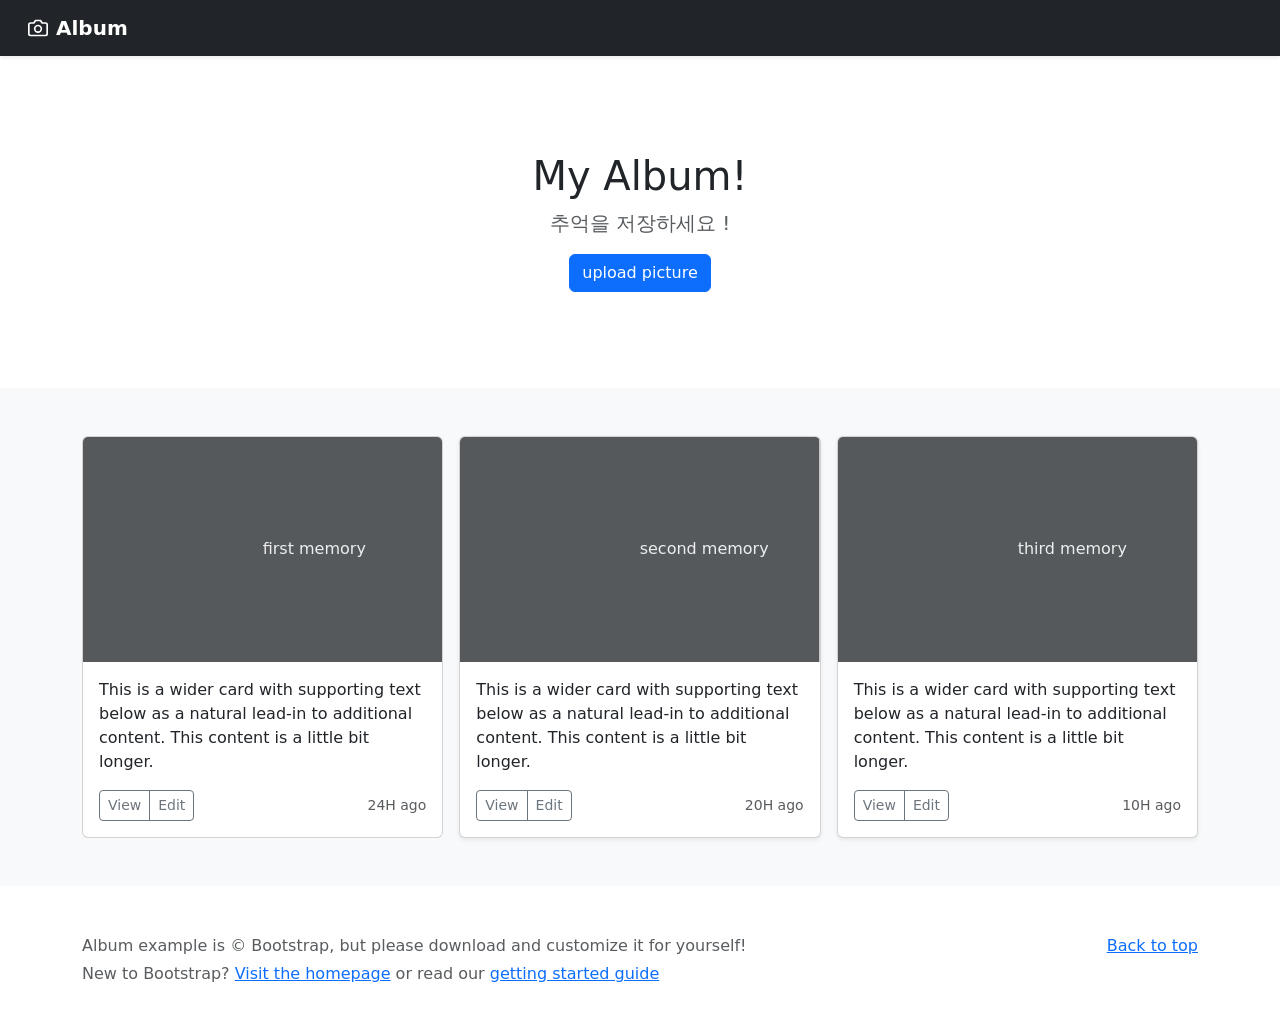
==== index.html @ b7395aff "demo" ====
<!doctype html>
<html lang="en">

<head>
    <meta charset="utf-8">
    <meta name="viewport" content="width=device-width, initial-scale=1">
    <title>Album example</title>
    <link href="https://cdn.jsdelivr.net/npm/bootstrap@5.3.8/dist/css/bootstrap.min.css" rel="stylesheet"
        integrity="sha384-sRIl4kxILFvY47J16cr9ZwB07vP4J8+LH7qKQnuqkuIAvNWLzeN8tE5YBujZqJLB" crossorigin="anonymous">
</head>

<body>
    <script src="https://cdn.jsdelivr.net/npm/bootstrap@5.3.8/dist/js/bootstrap.bundle.min.js"
        integrity="sha384-FKyoEForCGlyvwx9Hj09JcYn3nv7wiPVlz7YYwJrWVcXK/BmnVDxM+D2scQbITxI"
        crossorigin="anonymous"></script>
    <header data-bs-theme="dark">
        <div class="navbar navbar-dark bg-dark shadow-sm">
            <a href="#" class="navbar-brand d-flex align-items-center" style="margin: 0 28px">
                <svg xmlns="http://www.w3.org/2000/svg" width="20" height="20" fill="none" stroke="currentColor"
                    stroke-linecap="round" stroke-linejoin="round" stroke-width="2" aria-hidden="true" class="me-2"
                    viewBox="0 0 24 24">
                    <path d="M23 19a2 2 0 0 1-2 2H3a2 2 0 0 1-2-2V8a2 2 0 0 1 2-2h4l2-3h6l2 3h4a2 2 0 0 1 2 2z"></path>
                    <circle cx="12" cy="13" r="4"></circle>
                </svg>
                <strong>Album</strong>
            </a>
        </div>
    </header>
    <main>
        <section class="py-5 text-center container">
            <div class="row py-lg-5">
                <div class="col-lg-6 col-md-8 mx-auto">
                    <h1 class="fw-light">My Album!</h1>
                    <p class="lead text-body-secondary">
                        추억을 저장하세요 !
                    </p>
                    <a href="#" class="btn btn-primary my2">upload picture</a>
                </div>
            </div>
        </section>
        <div class="album py-5 bg-body-tertiary">
            <div class="container">
                <div class="row row-cols-1 row-cols-sm-2 row-cols-md-3 g-3">
                    <div class="col">
                        <div class="card shdow-sm">
                            <svg aria-label="Placeholder: Thumbnail" class="bd-placeholder-img card-img-top"
                                height="225" preserveAspectRatio="xMidYMid slice" role="img" width="100%"
                                xmlns="http://www.w3.org/2000/svg">
                                <title>Placeholder</title>
                                <rect width="100%" height="100%" fill="#55595c"></rect>
                                <text x="50%" y="50%" fill="#eceeef" dy=".3em">first memory</text>
                            </svg>
                            <div class="card-body">
                                <p class="card-text">
                                    This is a wider card with supporting text below as a natural lead-in to additional
                                    content. This content is a little bit longer.
                                </p>
                                <div class="d-flex justify-content-between align-items-center">
                                    <div class="btn-group">
                                        <button type="button" class="btn btn-sm btn-outline-secondary">View</button>
                                        <button type="button" class="btn btn-sm btn-outline-secondary">Edit</button>
                                    </div>
                                    <small class="text-body-secondary">24H ago</small>
                                </div>
                            </div>
                        </div>
                    </div>
                    <div class="col">
                        <div class="card shadow-sm"> <svg aria-label="Placeholder: Thumbnail"
                                class="bd-placeholder-img card-img-top" height="225"
                                preserveAspectRatio="xMidYMid slice" role="img" width="100%"
                                xmlns="http://www.w3.org/2000/svg">
                                <title>Placeholder</title>
                                <rect width="100%" height="100%" fill="#55595c"></rect><text x="50%" y="50%"
                                    fill="#eceeef" dy=".3em">second memory</text>
                            </svg>
                            <div class="card-body">
                                <p class="card-text">This is a wider card with supporting text below as a natural
                                    lead-in to additional content. This content is a little bit longer.</p>
                                <div class="d-flex justify-content-between align-items-center">
                                    <div class="btn-group"> <button type="button"
                                            class="btn btn-sm btn-outline-secondary">View</button> <button type="button"
                                            class="btn btn-sm btn-outline-secondary">Edit</button> </div> <small
                                        class="text-body-secondary">20H ago</small>
                                </div>
                            </div>
                        </div>
                    </div>
                    <div class="col">
                        <div class="card shadow-sm"> <svg aria-label="Placeholder: Thumbnail"
                                class="bd-placeholder-img card-img-top" height="225"
                                preserveAspectRatio="xMidYMid slice" role="img" width="100%"
                                xmlns="http://www.w3.org/2000/svg">
                                <title>Placeholder</title>
                                <rect width="100%" height="100%" fill="#55595c"></rect><text x="50%" y="50%"
                                    fill="#eceeef" dy=".3em">third memory</text>
                            </svg>
                            <div class="card-body">
                                <p class="card-text">This is a wider card with supporting text below as a natural
                                    lead-in to additional content. This content is a little bit longer.</p>
                                <div class="d-flex justify-content-between align-items-center">
                                    <div class="btn-group"> <button type="button"
                                            class="btn btn-sm btn-outline-secondary">View</button> <button type="button"
                                            class="btn btn-sm btn-outline-secondary">Edit</button> </div> <small
                                        class="text-body-secondary">10H ago</small>
                                </div>
                            </div>
                        </div>
                    </div>
                </div>
            </div>
        </div>
    </main>
    <footer class="text-body-secondary py-5">
        <div class="container">
            <p class="float-end mb-1">
                <a href="#">Back to top</a>
            </p>
            <p class="mb-1">Album example is © Bootstrap, but please download and customize it for yourself!</p>
            <p class="mb-0">New to Bootstrap? <a href="/">Visit the homepage</a> or read our <a
                    href="/docs/5.3/getting-started/introduction/">getting started guide</a></p>
        </div>
    </footer>
</body>

</html>
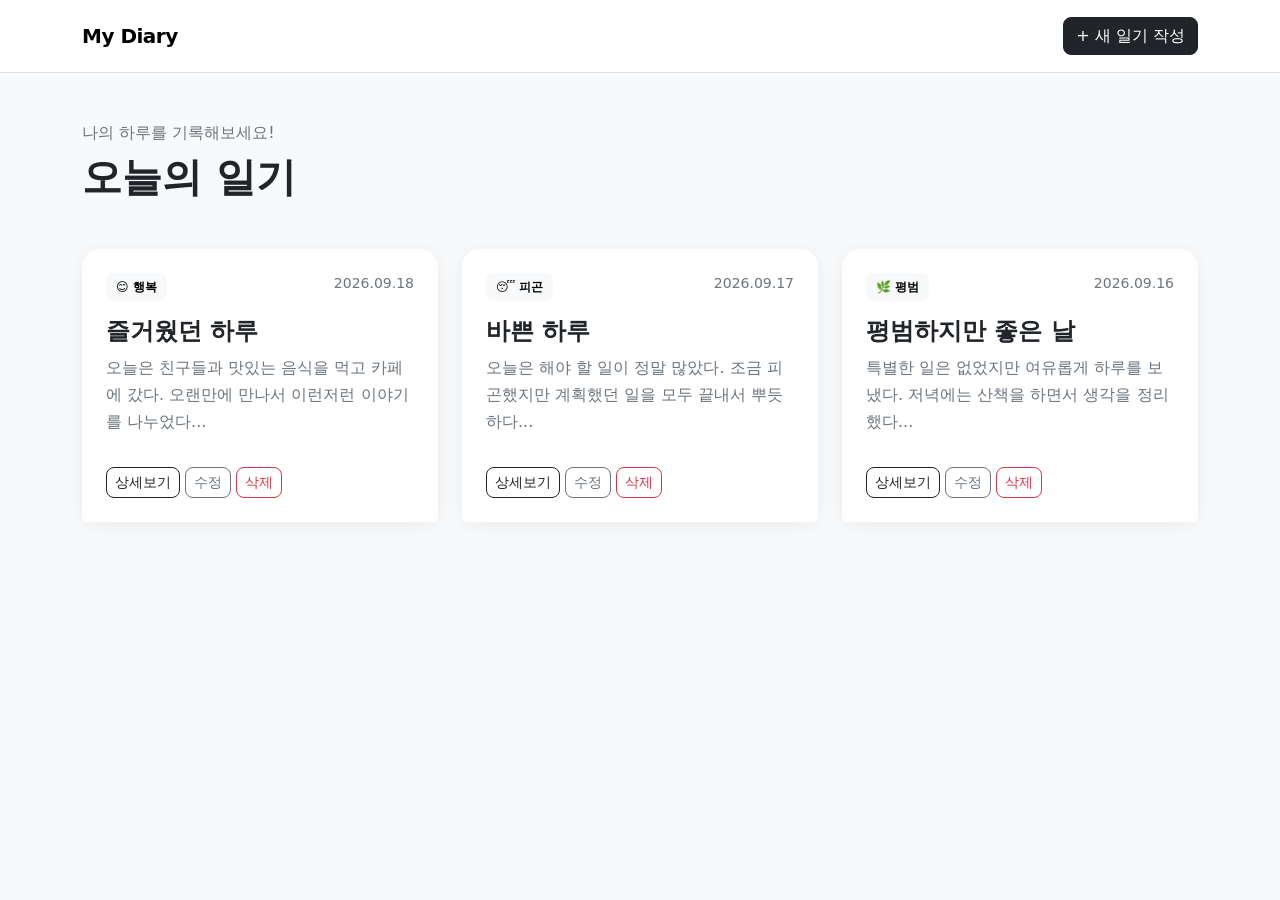
==== commit bf15f988: "diary" ====
--- a/index.html
+++ b/index.html
@@ -1,126 +1,162 @@
-<!doctype html>
-<html lang="en">
+<!DOCTYPE html>
+<html lang="ko">
+<head>
+  <meta charset="UTF-8">
+  <meta name="viewport" content="width=device-width, initial-scale=1.0">
+  <title>My Diary</title>
 
-<head>
-    <meta charset="utf-8">
-    <meta name="viewport" content="width=device-width, initial-scale=1">
-    <title>Album example</title>
-    <link href="https://cdn.jsdelivr.net/npm/bootstrap@5.3.8/dist/css/bootstrap.min.css" rel="stylesheet"
-        integrity="sha384-sRIl4kxILFvY47J16cr9ZwB07vP4J8+LH7qKQnuqkuIAvNWLzeN8tE5YBujZqJLB" crossorigin="anonymous">
+  <link
+    href="https://cdn.jsdelivr.net/npm/bootstrap@5.3.3/dist/css/bootstrap.min.css"
+    rel="stylesheet"
+  >
+
+  <link rel="stylesheet" href="my.css">
 </head>
 
 <body>
-    <script src="https://cdn.jsdelivr.net/npm/bootstrap@5.3.8/dist/js/bootstrap.bundle.min.js"
-        integrity="sha384-FKyoEForCGlyvwx9Hj09JcYn3nv7wiPVlz7YYwJrWVcXK/BmnVDxM+D2scQbITxI"
-        crossorigin="anonymous"></script>
-    <header data-bs-theme="dark">
-        <div class="navbar navbar-dark bg-dark shadow-sm">
-            <a href="#" class="navbar-brand d-flex align-items-center" style="margin: 0 28px">
-                <svg xmlns="http://www.w3.org/2000/svg" width="20" height="20" fill="none" stroke="currentColor"
-                    stroke-linecap="round" stroke-linejoin="round" stroke-width="2" aria-hidden="true" class="me-2"
-                    viewBox="0 0 24 24">
-                    <path d="M23 19a2 2 0 0 1-2 2H3a2 2 0 0 1-2-2V8a2 2 0 0 1 2-2h4l2-3h6l2 3h4a2 2 0 0 1 2 2z"></path>
-                    <circle cx="12" cy="13" r="4"></circle>
-                </svg>
-                <strong>Album</strong>
+
+  <nav class="navbar navbar-expand-lg bg-white border-bottom">
+    <div class="container py-2">
+      <a class="navbar-brand fw-bold" href="index.html">
+        My Diary
+      </a>
+
+      <a href="add.html" class="btn btn-dark">
+        + 새 일기 작성
+      </a>
+    </div>
+  </nav>
+
+  <main class="container my-5">
+
+    <section class="mb-5">
+      <p class="text-secondary mb-2">나의 하루를 기록해보세요!</p>
+      <h1 class="fw-bold">오늘의 일기</h1>
+    </section>
+
+    <section class="row g-4">
+
+      <div class="col-md-6 col-lg-4">
+        <div class="card diary-card h-100">
+          <div class="card-body">
+
+            <div class="d-flex justify-content-between mb-3">
+              <span class="badge text-bg-light">😊 행복</span>
+              <small class="text-secondary">2026.09.18</small>
+            </div>
+
+            <h4 class="card-title fw-bold">
+              즐거웠던 하루
+            </h4>
+
+            <p class="card-text text-secondary">
+              오늘은 친구들과 맛있는 음식을 먹고 카페에 갔다.
+              오랜만에 만나서 이런저런 이야기를 나누었다...
+            </p>
+
+          </div>
+
+          <div class="card-footer bg-white border-0 pb-4">
+            <a href="view.html"
+               class="btn btn-outline-dark btn-sm">
+              상세보기
             </a>
+
+            <a href="edit.html"
+               class="btn btn-outline-secondary btn-sm">
+              수정
+            </a>
+
+            <button class="btn btn-outline-danger btn-sm">
+              삭제
+            </button>
+          </div>
         </div>
-    </header>
-    <main>
-        <section class="py-5 text-center container">
-            <div class="row py-lg-5">
-                <div class="col-lg-6 col-md-8 mx-auto">
-                    <h1 class="fw-light">My Album!</h1>
-                    <p class="lead text-body-secondary">
-                        추억을 저장하세요 !
-                    </p>
-                    <a href="#" class="btn btn-primary my2">upload picture</a>
-                </div>
+      </div>
+
+
+      <!-- Diary Card -->
+      <div class="col-md-6 col-lg-4">
+        <div class="card diary-card h-100">
+          <div class="card-body">
+
+            <div class="d-flex justify-content-between mb-3">
+              <span class="badge text-bg-light">😴 피곤</span>
+              <small class="text-secondary">2026.09.17</small>
             </div>
-        </section>
-        <div class="album py-5 bg-body-tertiary">
-            <div class="container">
-                <div class="row row-cols-1 row-cols-sm-2 row-cols-md-3 g-3">
-                    <div class="col">
-                        <div class="card shdow-sm">
-                            <svg aria-label="Placeholder: Thumbnail" class="bd-placeholder-img card-img-top"
-                                height="225" preserveAspectRatio="xMidYMid slice" role="img" width="100%"
-                                xmlns="http://www.w3.org/2000/svg">
-                                <title>Placeholder</title>
-                                <rect width="100%" height="100%" fill="#55595c"></rect>
-                                <text x="50%" y="50%" fill="#eceeef" dy=".3em">first memory</text>
-                            </svg>
-                            <div class="card-body">
-                                <p class="card-text">
-                                    This is a wider card with supporting text below as a natural lead-in to additional
-                                    content. This content is a little bit longer.
-                                </p>
-                                <div class="d-flex justify-content-between align-items-center">
-                                    <div class="btn-group">
-                                        <button type="button" class="btn btn-sm btn-outline-secondary">View</button>
-                                        <button type="button" class="btn btn-sm btn-outline-secondary">Edit</button>
-                                    </div>
-                                    <small class="text-body-secondary">24H ago</small>
-                                </div>
-                            </div>
-                        </div>
-                    </div>
-                    <div class="col">
-                        <div class="card shadow-sm"> <svg aria-label="Placeholder: Thumbnail"
-                                class="bd-placeholder-img card-img-top" height="225"
-                                preserveAspectRatio="xMidYMid slice" role="img" width="100%"
-                                xmlns="http://www.w3.org/2000/svg">
-                                <title>Placeholder</title>
-                                <rect width="100%" height="100%" fill="#55595c"></rect><text x="50%" y="50%"
-                                    fill="#eceeef" dy=".3em">second memory</text>
-                            </svg>
-                            <div class="card-body">
-                                <p class="card-text">This is a wider card with supporting text below as a natural
-                                    lead-in to additional content. This content is a little bit longer.</p>
-                                <div class="d-flex justify-content-between align-items-center">
-                                    <div class="btn-group"> <button type="button"
-                                            class="btn btn-sm btn-outline-secondary">View</button> <button type="button"
-                                            class="btn btn-sm btn-outline-secondary">Edit</button> </div> <small
-                                        class="text-body-secondary">20H ago</small>
-                                </div>
-                            </div>
-                        </div>
-                    </div>
-                    <div class="col">
-                        <div class="card shadow-sm"> <svg aria-label="Placeholder: Thumbnail"
-                                class="bd-placeholder-img card-img-top" height="225"
-                                preserveAspectRatio="xMidYMid slice" role="img" width="100%"
-                                xmlns="http://www.w3.org/2000/svg">
-                                <title>Placeholder</title>
-                                <rect width="100%" height="100%" fill="#55595c"></rect><text x="50%" y="50%"
-                                    fill="#eceeef" dy=".3em">third memory</text>
-                            </svg>
-                            <div class="card-body">
-                                <p class="card-text">This is a wider card with supporting text below as a natural
-                                    lead-in to additional content. This content is a little bit longer.</p>
-                                <div class="d-flex justify-content-between align-items-center">
-                                    <div class="btn-group"> <button type="button"
-                                            class="btn btn-sm btn-outline-secondary">View</button> <button type="button"
-                                            class="btn btn-sm btn-outline-secondary">Edit</button> </div> <small
-                                        class="text-body-secondary">10H ago</small>
-                                </div>
-                            </div>
-                        </div>
-                    </div>
-                </div>
+
+            <h4 class="card-title fw-bold">
+              바쁜 하루
+            </h4>
+
+            <p class="card-text text-secondary">
+              오늘은 해야 할 일이 정말 많았다.
+              조금 피곤했지만 계획했던 일을 모두 끝내서 뿌듯하다...
+            </p>
+
+          </div>
+
+          <div class="card-footer bg-white border-0 pb-4">
+            <a href="view.html"
+               class="btn btn-outline-dark btn-sm">
+              상세보기
+            </a>
+
+            <a href="edit.html"
+               class="btn btn-outline-secondary btn-sm">
+              수정
+            </a>
+
+            <button class="btn btn-outline-danger btn-sm">
+              삭제
+            </button>
+          </div>
+        </div>
+      </div>
+
+
+      <!-- Diary Card -->
+      <div class="col-md-6 col-lg-4">
+        <div class="card diary-card h-100">
+          <div class="card-body">
+
+            <div class="d-flex justify-content-between mb-3">
+              <span class="badge text-bg-light">🌿 평범</span>
+              <small class="text-secondary">2026.09.16</small>
             </div>
+
+            <h4 class="card-title fw-bold">
+              평범하지만 좋은 날
+            </h4>
+
+            <p class="card-text text-secondary">
+              특별한 일은 없었지만 여유롭게 하루를 보냈다.
+              저녁에는 산책을 하면서 생각을 정리했다...
+            </p>
+
+          </div>
+
+          <div class="card-footer bg-white border-0 pb-4">
+            <a href="view.html"
+               class="btn btn-outline-dark btn-sm">
+              상세보기
+            </a>
+
+            <a href="edit.html"
+               class="btn btn-outline-secondary btn-sm">
+              수정
+            </a>
+
+            <button class="btn btn-outline-danger btn-sm">
+              삭제
+            </button>
+          </div>
         </div>
-    </main>
-    <footer class="text-body-secondary py-5">
-        <div class="container">
-            <p class="float-end mb-1">
-                <a href="#">Back to top</a>
-            </p>
-            <p class="mb-1">Album example is © Bootstrap, but please download and customize it for yourself!</p>
-            <p class="mb-0">New to Bootstrap? <a href="/">Visit the homepage</a> or read our <a
-                    href="/docs/5.3/getting-started/introduction/">getting started guide</a></p>
-        </div>
-    </footer>
+      </div>
+
+    </section>
+
+  </main>
+
 </body>
-
 </html>
--- a/my.css
+++ b/my.css
@@ -0,0 +1,42 @@
+body {
+  background-color: #f8f9fa;
+  color: #212529;
+}
+
+.navbar-brand {
+  letter-spacing: -0.5px;
+}
+
+.diary-card {
+  border: 0;
+  border-radius: 18px;
+  box-shadow: 0 4px 18px rgba(0, 0, 0, 0.06);
+  transition: 0.2s;
+}
+
+.diary-card:hover {
+  transform: translateY(-4px);
+  box-shadow: 0 8px 25px rgba(0, 0, 0, 0.1);
+}
+
+.diary-card .card-body {
+  padding: 24px;
+}
+
+.diary-card .card-footer {
+  padding-left: 24px;
+  padding-right: 24px;
+}
+
+.card-text {
+  line-height: 1.7;
+}
+
+.btn {
+  border-radius: 8px;
+}
+
+.badge {
+  padding: 8px 10px;
+  border-radius: 8px;
+}
